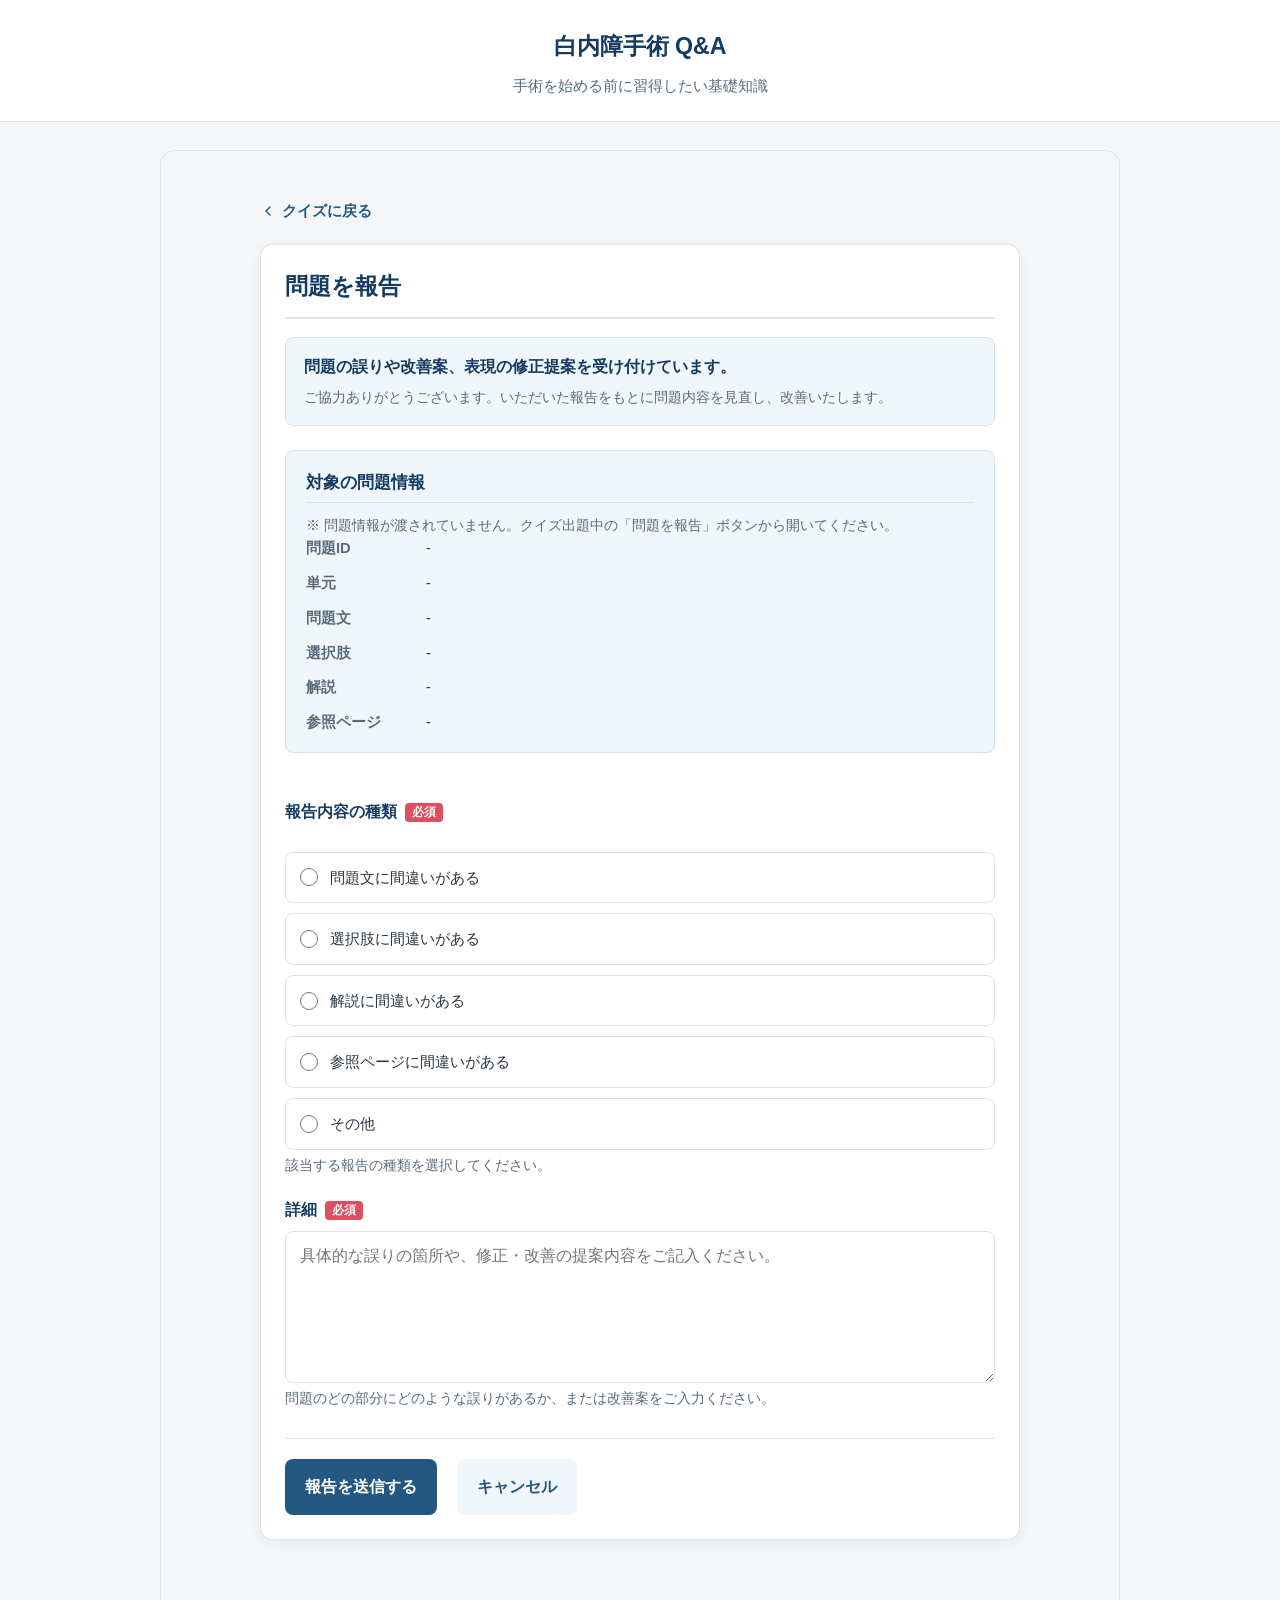
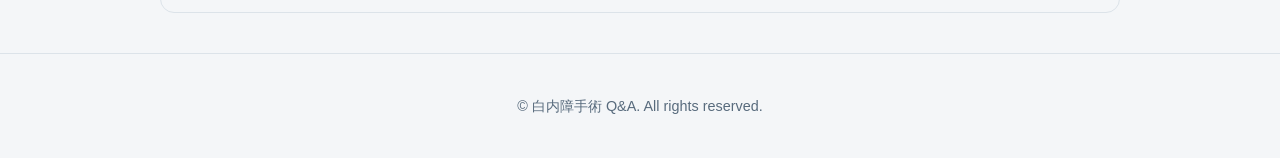
==== report.html @ 21ff75a3 "Modify new question2" ====
<!doctype html>
<html lang="ja">
<head>
  <meta charset="utf-8">
  <meta name="viewport" content="width=device-width, initial-scale=1">
  <meta name="theme-color" content="#245880">
  <title>問題を報告｜白内障手術 Q&amp;A</title>
  <link rel="manifest" href="manifest.webmanifest">
  <link rel="icon" type="image/x-icon" href="favicon.ico?v=28">
  <link rel="icon" type="image/png" sizes="32x32" href="images/favicon.png?v=28">
  <link rel="icon" type="image/png" sizes="192x192" href="images/icon-192.png?v=28">
  <link rel="apple-touch-icon" sizes="180x180" href="images/apple-touch-icon.png?v=28">
  <link rel="stylesheet" href="styles.css?v=41">
  <script src="questions.js?v=41" defer></script>
  <script src="report.js?v=41" defer></script>
</head>
<body>
  <header class="site-header compact">
    <div class="container">
      <a class="site-title" href="index.html">白内障手術 Q&amp;A</a>
      <p class="tagline">手術を始める前に習得したい基礎知識</p>
    </div>
  </header>

  <main class="quiz-page">
    <div class="container narrow">
      <nav class="suggest-nav" aria-label="パンくずリスト">
        <a href="index.html" class="suggest-back-link">
          <svg width="16" height="16" viewBox="0 0 24 24" fill="none" stroke="currentColor" stroke-width="2" stroke-linecap="round" stroke-linejoin="round" aria-hidden="true">
            <polyline points="15 18 9 12 15 6"></polyline>
          </svg>
          <span>クイズに戻る</span>
        </a>
      </nav>

      <section id="report-card" class="quiz-card suggest-card" aria-labelledby="report-heading">
        <h1 id="report-heading" class="suggest-title">問題を報告</h1>

        <div class="suggest-intro">
          <p class="suggest-lead">問題の誤りや改善案、表現の修正提案を受け付けています。</p>
          <p class="suggest-note">ご協力ありがとうございます。いただいた報告をもとに問題内容を見直し、改善いたします。</p>
        </div>

        <section id="report-target-box" class="report-target-box" aria-labelledby="report-target-heading">
          <h2 id="report-target-heading" class="report-target-heading">対象の問題情報</h2>
          <div id="report-no-target" class="report-no-target" hidden>
            <p>※ 問題情報が渡されていません。クイズ出題中の「問題を報告」ボタンから開いてください。</p>
          </div>
          <dl id="report-target-dl" class="report-target-dl">
            <div class="report-target-row">
              <dt>問題ID</dt>
              <dd id="report-target-id">-</dd>
            </div>
            <div class="report-target-row">
              <dt>単元</dt>
              <dd id="report-target-chapter">-</dd>
            </div>
            <div class="report-target-row">
              <dt>問題文</dt>
              <dd id="report-target-question" class="report-target-content">-</dd>
            </div>
            <div class="report-target-row">
              <dt>選択肢</dt>
              <dd id="report-target-choices" class="report-target-content">-</dd>
            </div>
            <div class="report-target-row">
              <dt>解説</dt>
              <dd id="report-target-feedback" class="report-target-content">-</dd>
            </div>
            <div class="report-target-row">
              <dt>参照ページ</dt>
              <dd id="report-target-source">-</dd>
            </div>
          </dl>
        </section>

        <form id="report-form" class="suggest-form" novalidate>
          <div id="report-form-error" class="suggest-form-error" role="alert" aria-live="polite" hidden></div>

          <fieldset class="form-group form-radiogroup" aria-describedby="report-type-help">
            <legend class="form-label">
              報告内容の種類
              <span class="badge badge-required">必須</span>
            </legend>
            <div class="report-radio-options" id="report-type-options">
              <label class="report-radio-option">
                <input type="radio" name="type" value="問題文に間違いがある" required>
                <span>問題文に間違いがある</span>
              </label>
              <label class="report-radio-option">
                <input type="radio" name="type" value="選択肢に間違いがある">
                <span>選択肢に間違いがある</span>
              </label>
              <label class="report-radio-option">
                <input type="radio" name="type" value="解説に間違いがある">
                <span>解説に間違いがある</span>
              </label>
              <label class="report-radio-option">
                <input type="radio" name="type" value="参照ページに間違いがある">
                <span>参照ページに間違いがある</span>
              </label>
              <label class="report-radio-option">
                <input type="radio" name="type" value="その他">
                <span>その他</span>
              </label>
            </div>
            <p id="report-type-help" class="form-help">該当する報告の種類を選択してください。</p>
          </fieldset>

          <div class="form-group">
            <label for="report-details" class="form-label">
              詳細
              <span class="badge badge-required">必須</span>
            </label>
            <textarea id="report-details" name="details" class="form-control" rows="5" placeholder="具体的な誤りの箇所や、修正・改善の提案内容をご記入ください。" required aria-describedby="report-details-help"></textarea>
            <p id="report-details-help" class="form-help">問題のどの部分にどのような誤りがあるか、または改善案をご入力ください。</p>
          </div>

          <div class="suggest-actions">
            <button type="submit" id="report-submit-btn" class="button">報告を送信する</button>
            <a href="index.html" class="button secondary">キャンセル</a>
          </div>
        </form>

        <div id="report-success-view" class="suggest-success-view" hidden>
          <div class="suggest-success-icon" aria-hidden="true">✓</div>
          <h2 class="suggest-success-title">問題を報告しました</h2>
          <p class="suggest-success-desc">
            ご報告ありがとうございます！<br>
            内容を確認し、問題の品質向上に役立たせていただきます。
          </p>

          <div class="suggest-preview-card">
            <h3 class="suggest-preview-heading">報告内容の確認</h3>
            <dl class="suggest-preview-list">
              <div class="suggest-preview-row">
                <dt>対象問題ID</dt>
                <dd id="preview-report-id">-</dd>
              </div>
              <div class="suggest-preview-row">
                <dt>報告の種類</dt>
                <dd id="preview-report-type">-</dd>
              </div>
              <div class="suggest-preview-row">
                <dt>詳細</dt>
                <dd id="preview-report-details">-</dd>
              </div>
            </dl>
          </div>

          <div class="suggest-actions suggest-success-actions">
            <a href="index.html" class="button">クイズに戻る</a>
            <button type="button" id="report-again-btn" class="button secondary">内容を修正する</button>
          </div>
        </div>
      </section>
    </div>
  </main>

  <footer class="site-footer">
    <div class="container">
      <p>© 白内障手術 Q&amp;A. All rights reserved.</p>
    </div>
  </footer>
</body>
</html>
---- styles.css ----
/* code-yomereba-ii/assets/styles.css と quiz.css の確認テスト用スタイルを移植。 */
* {
  box-sizing: border-box;
}

:root {
  --bg: #f4f6f8;
  --surface: #ffffff;
  --text: #293541;
  --muted: #586b7d;
  --line: #dce3e9;
  --accent: #245880;
  --accent-dark: #163b60;
  --heading: #163b60;
  --soft-blue: #f0f6fb;
  --soft-green: #edf7ef;
  --soft-yellow: #fff8e3;
}

html {
  scroll-behavior: smooth;
}

body {
  margin: 0;
  font-family: "BIZ UDPGothic", "Noto Sans JP", "Yu Gothic",
    "Hiragino Sans", Meiryo, sans-serif;
  color: var(--text);
  background: var(--bg);
  line-height: 1.95;
  overflow-wrap: anywhere;
}

a {
  color: var(--accent);
  text-underline-offset: 0.2em;
}

a:focus-visible {
  outline: 2px solid var(--accent);
  outline-offset: 4px;
}

main {
  width: min(960px, calc(100% - 48px));
  margin: 28px auto 40px;
  padding: 40px;
  border: 1px solid var(--line);
  border-radius: 14px;
  background: var(--surface);
}

.container {
  width: min(960px, calc(100% - 48px));
  margin: 0 auto;
}

.narrow {
  width: min(760px, 100%);
}

main .container {
  width: 100%;
}

main .narrow {
  max-width: 760px;
}

.site-header {
  border-bottom: 1px solid var(--line);
  background: var(--surface);
  padding: 24px 0 18px;
  text-align: center;
}

.site-header.compact {
  padding-bottom: 20px;
}

.site-brand {
  display: flex;
  align-items: center;
  gap: 14px;
  margin-bottom: 12px;
}

.site-brand-text {
  min-width: 0;
}

.site-title {
  display: inline-block;
  max-width: 100%;
  color: var(--heading);
  text-decoration: none;
  font-size: 1.45rem;
  font-weight: 800;
}

.site-logo {
  display: block;
  height: 66px;
  width: auto;
  flex-shrink: 0;
  object-fit: contain;
}

.tagline {
  margin: 3px 0 0;
  color: var(--muted);
  font-size: 0.92rem;
}

.tagline-extra {
  display: inline;
}

nav {
  display: flex;
  gap: 18px;
  flex-wrap: wrap;
}

nav a {
  text-decoration: none;
  color: var(--text);
  font-size: 0.95rem;
}

.hero {
  padding: 24px 0 40px;
  background: var(--surface);
}

.eyebrow {
  color: var(--accent);
  font-weight: 700;
  letter-spacing: 0.06em;
  font-size: 0.9rem;
}

h1 {
  font-size: clamp(1.8rem, 4vw, 2.65rem);
  line-height: 1.55;
  margin: 14px 0 22px;
  letter-spacing: 0;
}

h1,
h2,
h3 {
  color: var(--heading);
}

.lead,
.article-lead {
  font-size: 1.05rem;
  color: var(--muted);
}

.button {
  display: inline-block;
  margin-top: 18px;
  padding: 12px 20px;
  background: var(--accent);
  color: white;
  border-radius: 8px;
  text-decoration: none;
  font-weight: 700;
}

.button:hover {
  background: var(--accent-dark);
}

.section {
  padding: 32px 0;
}
h2 {
  margin-top: 0;
  font-size: 1.25rem;
  line-height: 1.65;
  padding-bottom: 8px;
  border-bottom: 1px solid var(--line);
}
.site-footer,
footer {
  border-top: 1px solid var(--line);
  padding: 24px 0;
  color: var(--muted);
  font-size: 0.9rem;
  text-align: center;
}

@media (max-width: 760px) {
  .site-logo {
    height: 52px;
  }

  .site-brand {
    gap: 12px;
  }

  .container {
    width: calc(100% - 32px);
  }

  main,
  .article {
    width: calc(100% - 24px);
    margin: 16px auto 24px;
    padding: 24px 20px;
    border-radius: 12px;
  }

  .hero {
    padding: 8px 0 24px;
  }

  .cards {
    grid-template-columns: 1fr;
  }

  nav {
    gap: 12px;
  }

  .section {
    padding: 24px 0;
  }

  .term-note,
  .key-point,
  blockquote {
    padding: 16px;
  }

  pre {
    padding: 14px;
  }
}

.quiz-page { background: var(--bg); }
.quiz-card {
  padding: 24px;
  border: 1px solid var(--line);
  border-radius: 12px;
  background: var(--surface);
  box-shadow: 0 3px 12px rgb(22 59 96 / 6%);
}
.quiz-progress { margin-top: 0; color: var(--muted); }
#mastery-progress {
  margin: 0 0 6px;
  font-weight: 700;
  color: var(--heading);
}
.overall-progress-track {
  width: 100%;
  height: 8px;
  background: #d8e2ea;
  border-radius: 9999px;
  overflow: hidden;
  margin: 0 0 20px;
}
.overall-progress-fill {
  height: 100%;
  width: 0%;
  background: var(--accent);
  border-radius: inherit;
  transition: width 0.3s ease;
}
.quiz-card h2 { margin-top: 0; }
#quiz-question,
.quiz-card h2[tabindex="-1"],
.quiz-feedback[tabindex="-1"] {
  outline: none;
  box-shadow: none;
}
#quiz-question:focus,
#quiz-question:focus-visible,
.quiz-card h2[tabindex="-1"]:focus,
.quiz-card h2[tabindex="-1"]:focus-visible,
.quiz-feedback[tabindex="-1"]:focus,
.quiz-feedback[tabindex="-1"]:focus-visible {
  outline: none;
  box-shadow: none;
}
.quiz-card pre { white-space: pre-wrap; overflow-wrap: anywhere; }
.quiz-table-container {
  width: 100%;
  overflow-x: auto;
  -webkit-overflow-scrolling: touch;
  margin: 18px 0 22px;
  border: 1px solid var(--line);
  border-radius: 8px;
  background: var(--surface);
  box-shadow: 0 1px 3px rgba(0, 0, 0, 0.04);
}
.quiz-table {
  width: 100%;
  min-width: 580px;
  border-collapse: collapse;
  font-size: 0.92rem;
  line-height: 1.55;
  text-align: left;
}
.quiz-table th,
.quiz-table td {
  padding: 10px 12px;
  border: 1px solid var(--line);
  vertical-align: middle;
}
.quiz-table th {
  background: var(--soft-blue);
  color: var(--heading);
  font-weight: 700;
  text-align: center;
  white-space: nowrap;
}
.quiz-table tbody tr:nth-child(even) {
  background: rgba(244, 246, 248, 0.45);
}
.quiz-table td.quiz-table-blank-cell {
  text-align: center;
}
.quiz-table-blank {
  display: inline-flex;
  align-items: center;
  justify-content: center;
  font-weight: 700;
  font-size: 1.12em;
  color: var(--heading);
  background: var(--soft-blue);
  border: 1.5px solid var(--accent);
  border-radius: 4px;
  min-width: 30px;
  height: 28px;
  padding: 0 4px;
  box-sizing: border-box;
}
.quiz-card fieldset { min-width: 0; padding: 0; margin: 20px 0 0; border: 0; }
.quiz-card legend { margin-bottom: 10px; font-weight: 700; }
.quiz-options { display: grid; gap: 12px; }
.quiz-option {
  display: flex;
  align-items: baseline;
  gap: 12px;
  min-height: 48px;
  padding: 12px 16px;
  border: 1px solid var(--line);
  border-radius: 8px;
  cursor: pointer;
  position: relative;
  transition: border-color 0.15s, background-color 0.15s;
}
.quiz-option:has(input:checked) { border-color: var(--accent); background: var(--soft-blue); }
.quiz-option:has(input:focus-visible) { outline: 2px solid var(--accent); outline-offset: 3px; }
.quiz-option input { flex-shrink: 0; accent-color: var(--accent); }
.quiz-card fieldset:disabled .quiz-option { cursor: default; }
.quiz-option-text { flex: 1; }
.quiz-option-content {
  flex: 1;
  display: flex;
  flex-direction: column;
  gap: 8px;
  min-width: 0;
}
.quiz-option-image {
  display: block;
  max-width: 100%;
  width: auto;
  max-height: 260px;
  object-fit: contain;
  border-radius: 6px;
  border: 1px solid var(--line);
  background: #ffffff;
}
.quiz-option-has-image {
  align-items: flex-start;
  padding: 14px 16px;
}
.quiz-option-has-image .quiz-option-text {
  font-weight: 700;
  font-size: 1.05rem;
}
.quiz-option-status {
  font-size: 0.85rem;
  font-weight: 700;
  padding: 3px 8px;
  border-radius: 4px;
  white-space: nowrap;
  margin-left: auto;
  align-self: center;
}
.quiz-badge-correct {
  background: #d4edda;
  color: #155724;
}
.quiz-badge-missed {
  background: #fff3cd;
  color: #856404;
  border: 1px dashed #ffeeba;
}
.quiz-badge-incorrect {
  background: #f8d7da;
  color: #721c24;
}
.quiz-option.is-correct {
  border-color: #28a745 !important;
  background: var(--soft-green) !important;
}
.quiz-option.is-incorrect {
  border-color: #dc3545 !important;
  background: #fff5f5 !important;
}
.quiz-option.is-not-selected {
  opacity: 0.7;
}
.quiz-option-unknown {
  margin-top: 6px;
  border-style: dashed;
}
.quiz-card button { border: 0; font: inherit; font-weight: 700; cursor: pointer; }
.quiz-card button:disabled { opacity: 0.55; cursor: default; }
.quiz-card button:focus-visible { outline: 2px solid var(--accent); outline-offset: 4px; }
.quiz-feedback { margin-top: 24px; padding: 16px; border: 1px solid var(--line); border-radius: 8px; }
.quiz-feedback[data-correct="true"] { background: var(--soft-green); }
.quiz-feedback[data-correct="false"] { background: var(--soft-yellow); }
.quiz-verdict { margin-top: 0; font-size: 1.2rem; font-weight: 700; }
.quiz-feedback > *:first-child,
.quiz-feedback > [hidden] + * {
  margin-top: 0;
}
.quiz-report-wrapper {
  margin-top: 14px;
  padding-top: 10px;
  border-top: 1px dashed rgba(0, 0, 0, 0.12);
  display: flex;
  justify-content: flex-end;
}
.quiz-report-button {
  display: inline-flex;
  align-items: center;
  gap: 5px;
  padding: 4px 10px;
  font: inherit;
  font-size: 0.8rem;
  color: var(--muted);
  background: rgba(255, 255, 255, 0.6);
  border: 1px solid rgba(0, 0, 0, 0.15);
  border-radius: 6px;
  cursor: pointer;
  line-height: 1.4;
  transition: color 0.15s, border-color 0.15s, background-color 0.15s;
}
.quiz-report-button:hover {
  color: var(--text);
  border-color: rgba(0, 0, 0, 0.3);
  background: #ffffff;
}
.quiz-report-button:focus-visible {
  outline: 2px solid var(--accent);
  outline-offset: 2px;
}
.quiz-report-button svg {
  flex-shrink: 0;
}
.quiz-links { display: flex; flex-wrap: wrap; align-items: center; gap: 12px 24px; }
.quiz-links a { display: inline-block; padding: 8px 0; }
.quiz-links .button,
.quiz-links a.button {
  margin-top: 0;
  padding: 12px 20px;
  line-height: normal;
  text-align: center;
}
.quiz-review { display: grid; gap: 16px; }
.quiz-review-card { min-width: 0; }
.quiz-review-card h3 { margin-top: 0; }

/* 修了画面 */
.quiz-completion-card {
  text-align: center;
  padding: 40px 24px;
}
.quiz-completion-title {
  font-size: 1.65rem;
  color: var(--heading);
  margin: 0 0 6px;
  font-weight: 800;
  border-bottom: 0;
  padding-bottom: 0;
}
.quiz-completion-sub {
  font-size: 1.1rem;
  color: var(--muted);
  margin: 0 0 24px;
  font-weight: 700;
}
.quiz-completion-stats {
  background: var(--soft-green);
  border: 1px solid #c3e6cb;
  border-radius: 12px;
  padding: 18px 24px;
  max-width: 320px;
  margin: 0 auto 24px;
}
.quiz-completion-rate {
  font-size: 1.35rem;
  font-weight: 800;
  color: #155724;
  margin: 0 0 4px;
}
.quiz-completion-count {
  font-size: 1.1rem;
  font-weight: 700;
  color: #155724;
  margin: 0;
}
.quiz-completion-date-block {
  margin: 0 auto 24px;
}
.quiz-completion-date-label {
  font-size: 0.95rem;
  color: var(--muted);
  margin: 0 0 4px;
  font-weight: 700;
}
.quiz-completion-date {
  font-size: 1.25rem;
  color: var(--heading);
  font-weight: 800;
  margin: 0;
  letter-spacing: 0.02em;
}
.quiz-completion-error {
  font-size: 0.85rem;
  color: #c0392b;
  margin: 0 auto 20px;
  max-width: 400px;
  line-height: 1.5;
}
.quiz-completion-actions {
  justify-content: center;
}

.quiz-home-nav {
  margin-top: 24px;
  text-align: center;
}
.quiz-home-wrapper {
  position: relative;
  display: inline-flex;
  flex-direction: column;
  align-items: center;
}
.quiz-home-hint {
  position: absolute;
  bottom: calc(100% + 8px);
  left: 50%;
  transform: translateX(-50%) translateY(4px);
  white-space: nowrap;
  background: var(--heading);
  color: #ffffff;
  font-size: 0.82rem;
  font-weight: 700;
  line-height: 1.4;
  padding: 6px 12px;
  border-radius: 6px;
  box-shadow: 0 4px 12px rgba(22, 59, 96, 0.16);
  pointer-events: none;
  z-index: 10;
  opacity: 0;
  transition: opacity 0.3s ease, transform 0.3s ease;
}
.quiz-home-hint::after {
  content: "";
  position: absolute;
  top: 100%;
  left: 50%;
  transform: translateX(-50%);
  border-width: 5px 5px 0 5px;
  border-style: solid;
  border-color: var(--heading) transparent transparent transparent;
}
.quiz-home-hint.is-visible {
  opacity: 1;
  transform: translateX(-50%) translateY(0);
}
.quiz-home-button {
  display: inline-flex;
  align-items: center;
  justify-content: center;
  padding: 8px 16px;
  min-width: 44px;
  min-height: 40px;
  color: var(--muted);
  background: var(--surface);
  border: 1px solid var(--line);
  border-radius: 8px;
  cursor: pointer;
  box-shadow: 0 1px 3px rgb(22 59 96 / 5%);
  transition: color 0.15s, border-color 0.15s, background-color 0.15s;
}
.quiz-home-button:hover {
  color: var(--accent);
  border-color: var(--accent);
  background: var(--soft-blue);
}
.quiz-home-button:focus-visible {
  outline: 2px solid var(--accent);
  outline-offset: 3px;
}
.quiz-home-button svg {
  flex-shrink: 0;
}
.quiz-page [hidden] { display: none; }
@media (max-width: 760px) {
  .quiz-card { padding: 16px; }
  .quiz-option { padding: 12px; }
  .quiz-table-container { margin: 14px 0 18px; }
  .quiz-table { font-size: 0.86rem; }
  .quiz-table th,
  .quiz-table td { padding: 8px 10px; }
}

/* カテゴリ・形式選択UI */
.sr-only {
  position: absolute;
  width: 1px; height: 1px;
  padding: 0; margin: -1px;
  overflow: hidden;
  clip: rect(0,0,0,0);
  white-space: nowrap;
  border: 0;
}
#quiz-setup h2 { margin-top: 0; }
.quiz-filter-legend {
  font-weight: 700;
  font-size: 1rem;
  margin-bottom: 8px;
  color: var(--text);
}
#quiz-category-fieldset { min-width: 0; padding: 0; margin: 0 0 16px; border: 0; }
.quiz-category-list { display: grid; gap: 10px; }
.quiz-cat-option {
  display: flex;
  align-items: center;
  gap: 10px;
  padding: 10px 14px;
  border: 1px solid var(--line);
  border-radius: 8px;
  cursor: pointer;
  user-select: none;
}
.quiz-cat-option:has(input:checked) { border-color: var(--accent); background: var(--soft-blue); }
.quiz-cat-option:has(input:focus-visible) { outline: 2px solid var(--accent); outline-offset: 3px; }
.quiz-cat-option input { flex-shrink: 0; accent-color: var(--accent); }
.quiz-cat-name {
  line-height: 1.5;
  flex: 1;
  min-width: 0;
}
.quiz-cat-progress {
  display: flex;
  align-items: center;
  gap: 10px;
  margin-left: auto;
  flex: 0 0 200px;
  width: 200px;
}
.quiz-cat-count {
  font-size: 0.85rem;
  color: var(--muted);
  white-space: nowrap;
  flex-shrink: 0;
  width: 5rem;
  text-align: right;
  font-variant-numeric: tabular-nums;
}
.quiz-cat-bar-track {
  flex: 1;
  height: 6px;
  background: #d8e2ea;
  border-radius: 9999px;
  overflow: hidden;
  min-width: 30px;
}
.quiz-cat-bar-fill {
  height: 100%;
  width: 0%;
  background: var(--accent);
  border-radius: inherit;
  transition: width 0.3s ease;
}
.quiz-kind-fieldset { min-width: 0; padding: 0; margin: 0 0 16px; border: 0; }
.quiz-kind-list {
  display: grid;
  grid-template-columns: repeat(auto-fit, minmax(160px, 1fr));
  gap: 10px;
}
.quiz-kind-option {
  display: flex;
  align-items: center;
  gap: 10px;
  padding: 10px 14px;
  border: 1px solid var(--line);
  border-radius: 8px;
  cursor: pointer;
  user-select: none;
}
.quiz-kind-option:has(input:checked) { border-color: var(--accent); background: var(--soft-blue); }
.quiz-kind-option:has(input:focus-visible) { outline: 2px solid var(--accent); outline-offset: 3px; }
.quiz-kind-option input { flex-shrink: 0; accent-color: var(--accent); }
.quiz-kind-count {
  margin-left: auto;
  font-size: 0.85rem;
  color: var(--muted);
  white-space: nowrap;
}
.quiz-kind-count.quiz-cat-completed {
  color: var(--accent);
  font-weight: 700;
}
.quiz-pool-info {
  margin: 0 0 16px;
  font-weight: 700;
  color: var(--accent);
}
.quiz-category-error {
  margin: 0 0 16px;
  color: #c0392b;
  font-weight: 700;
}
.quiz-cat-count.quiz-cat-completed {
  color: var(--accent);
  font-weight: 700;
}
.quiz-include-solved-wrapper {
  margin: 16px 0;
}
.quiz-include-solved-label {
  display: inline-flex;
  align-items: center;
  gap: 8px;
  cursor: pointer;
  user-select: none;
  font-weight: 500;
  font-size: 0.95rem;
}
.quiz-include-solved-label input {
  accent-color: var(--accent);
  width: 16px;
  height: 16px;
  cursor: pointer;
}
.quiz-all-solved-message {
  margin: 0 0 16px;
  padding: 12px 16px;
  background: var(--soft-green);
  border: 1px solid var(--line);
  border-radius: 8px;
}
.quiz-all-solved-text {
  margin: 0 0 4px;
  font-weight: 700;
  color: var(--accent-dark);
}
.quiz-all-solved-hint {
  margin: 0;
  font-size: 0.9rem;
  color: var(--muted);
}

.quiz-card .secondary { background: var(--soft-blue); color: var(--accent); }
.quiz-card .secondary:hover { background: #e2edf6; }
.quiz-cat-option:has(input:disabled) { color: var(--muted); cursor: default; }
.quiz-feedback[data-verdict="unknown"] { background: var(--soft-blue); }
[hidden] { display: none !important; }
@media (max-width: 600px) {
  .quiz-cat-option {
    display: grid;
    grid-template-columns: auto 1fr;
    grid-template-areas:
      "check title"
      ". progress";
    align-items: start;
    gap: 6px 10px;
  }

  .quiz-cat-option input {
    grid-area: check;
    margin-top: 4px;
  }

  .quiz-cat-name {
    grid-area: title;
  }

  .quiz-cat-progress {
    grid-area: progress;
    display: flex;
    align-items: center;
    gap: 10px;
    width: 100%;
    max-width: none;
    min-width: 0;
    margin-left: 0;
    margin-top: 2px;
  }

  .quiz-cat-count {
    width: 3.8rem;
    flex-shrink: 0;
    text-align: right;
    margin-left: 0;
  }

  .quiz-links {
    justify-content: center;
  }

  #quiz-setup .quiz-links {
    flex-direction: column;
    align-items: center;
    gap: 12px;
  }
}
@media (prefers-reduced-motion: reduce) { html { scroll-behavior: auto; } }

/* カスタム確認モーダル（常にサイト全体に合わせたライト基調表示） */
dialog:not([open]) {
  display: none !important;
}

.quiz-modal {
  position: fixed;
  top: 50%;
  left: 50%;
  transform: translate(-50%, -50%);
  margin: 0;
  padding: 0;
  width: min(calc(100vw - 32px), 460px);
  max-width: calc(100vw - 32px);
  border: 1px solid var(--line);
  border-radius: 12px;
  background: #ffffff;
  color: var(--text);
  box-shadow: 0 16px 36px rgba(0, 0, 0, 0.16), 0 2px 6px rgba(0, 0, 0, 0.06);
  z-index: 1000;
  box-sizing: border-box;
}

.quiz-modal::backdrop {
  background: rgba(15, 23, 42, 0.45);
  backdrop-filter: blur(2px);
}

.quiz-modal-inner {
  padding: 24px;
}

.quiz-modal-title {
  margin: 0 0 12px;
  font-size: 1.25rem;
  font-weight: 700;
  line-height: 1.5;
  color: var(--heading);
  border-bottom: none;
  padding-bottom: 0;
}

.quiz-modal-desc {
  margin: 0 0 24px;
  font-size: 0.95rem;
  line-height: 1.75;
  color: var(--text);
}

.quiz-modal-actions {
  display: flex;
  justify-content: flex-end;
  gap: 12px;
}

.quiz-modal-actions .button {
  margin-top: 0;
  cursor: pointer;
  border: 1px solid transparent;
  min-height: 44px;
  display: inline-flex;
  align-items: center;
  justify-content: center;
  padding: 10px 18px;
  font-size: 0.95rem;
  font-weight: 700;
  border-radius: 8px;
  text-decoration: none;
}

/* トップへ戻る：既存サイトの青系ボタン＋白文字 */
.quiz-modal-actions .button:not(.secondary) {
  background: var(--accent);
  color: #ffffff;
  border-color: transparent;
}

.quiz-modal-actions .button:not(.secondary):hover {
  background: var(--accent-dark);
}

/* キャンセル：白〜薄いグレー背景＋濃色文字 */
.quiz-modal-actions .button.secondary {
  background: #f4f6f8;
  color: var(--text);
  border: 1px solid var(--line);
}

.quiz-modal-actions .button.secondary:hover {
  background: #e5ebf1;
}

@media (max-width: 480px) {
  .quiz-modal-inner {
    padding: 20px 16px;
  }
  .quiz-modal-actions {
    display: grid;
    grid-template-columns: 1fr 1fr;
    gap: 10px;
  }
  .quiz-modal-actions .button {
    width: 100%;
    padding: 10px 12px;
  }
}

/* 問題提案ページ (suggest.html) */
.suggest-nav {
  margin-bottom: 12px;
}
.suggest-back-link {
  display: inline-flex;
  align-items: center;
  gap: 6px;
  font-size: 0.92rem;
  font-weight: 700;
  color: var(--accent);
  text-decoration: none;
  padding: 6px 0;
  transition: color 0.15s;
}
.suggest-back-link:hover {
  color: var(--accent-dark);
  text-decoration: underline;
}
.suggest-back-link svg {
  flex-shrink: 0;
}

.suggest-card {
  margin-bottom: 32px;
}
.suggest-title {
  margin-top: 0;
  margin-bottom: 18px;
  font-size: 1.45rem;
  font-weight: 800;
  color: var(--heading);
  border-bottom: 2px solid var(--line);
  padding-bottom: 12px;
}

.suggest-intro {
  background: var(--soft-blue);
  border: 1px solid #d4e4f2;
  border-radius: 8px;
  padding: 16px 18px;
  margin-bottom: 24px;
}
.suggest-lead {
  margin: 0 0 8px;
  font-size: 1rem;
  font-weight: 700;
  color: var(--heading);
  line-height: 1.6;
}
.suggest-sub {
  margin: 0 0 8px;
  font-size: 0.95rem;
  color: var(--text);
  line-height: 1.6;
}
.suggest-note {
  margin: 0;
  font-size: 0.9rem;
  color: var(--muted);
  line-height: 1.5;
}

.suggest-form {
  display: grid;
  gap: 20px;
}
.suggest-form-error {
  padding: 12px 16px;
  border-radius: 8px;
  background: #fde8e8;
  border: 1px solid #f8b4b4;
  color: #9b1c1c;
  font-size: 0.92rem;
  font-weight: 700;
  line-height: 1.5;
}

.form-group {
  display: flex;
  flex-direction: column;
  gap: 6px;
}
.form-label {
  display: flex;
  align-items: center;
  gap: 8px;
  font-weight: 700;
  font-size: 0.98rem;
  color: var(--heading);
}
.badge {
  display: inline-block;
  font-size: 0.72rem;
  font-weight: 700;
  padding: 2px 7px;
  border-radius: 4px;
  line-height: 1.3;
}
.badge-required {
  background: #e04f5f;
  color: #ffffff;
}
.badge-optional {
  background: #e5ebf1;
  color: var(--muted);
}

.form-control {
  display: block;
  width: 100%;
  padding: 11px 14px;
  font: inherit;
  font-size: 1rem;
  color: var(--text);
  background: #ffffff;
  border: 1px solid var(--line);
  border-radius: 8px;
  line-height: 1.6;
  box-sizing: border-box;
  transition: border-color 0.15s, box-shadow 0.15s;
}
select.form-control {
  cursor: pointer;
  background-color: #ffffff;
}
textarea.form-control {
  resize: vertical;
  min-height: 96px;
  font-family: inherit;
}
.form-control:focus {
  outline: none;
  border-color: var(--accent);
  box-shadow: 0 0 0 3px rgba(36, 88, 128, 0.18);
}
.form-control.is-invalid {
  border-color: #e04f5f;
  background-color: #fffafb;
}
.form-control.is-invalid:focus {
  box-shadow: 0 0 0 3px rgba(224, 79, 95, 0.2);
}
.form-help {
  margin: 0;
  font-size: 0.85rem;
  color: var(--muted);
  line-height: 1.4;
}

.suggest-actions {
  display: flex;
  flex-wrap: wrap;
  align-items: center;
  gap: 12px 20px;
  margin-top: 10px;
  padding-top: 20px;
  border-top: 1px solid var(--line);
}
.suggest-actions .button {
  margin-top: 0;
  cursor: pointer;
}

/* 送信完了・プレビュー表示 */
.suggest-success-view {
  text-align: center;
  padding: 12px 0 8px;
}
.suggest-success-icon {
  display: inline-flex;
  align-items: center;
  justify-content: center;
  width: 56px;
  height: 56px;
  border-radius: 50%;
  background: var(--soft-green);
  color: #28a745;
  font-size: 2rem;
  font-weight: 800;
  margin-bottom: 12px;
  border: 2px solid #b7e4c7;
}
.suggest-success-title {
  margin: 0 0 8px;
  font-size: 1.35rem;
  font-weight: 800;
  color: var(--heading);
  border-bottom: 0;
  padding-bottom: 0;
}
.suggest-success-desc {
  margin: 0 0 24px;
  color: var(--muted);
  font-size: 0.95rem;
  line-height: 1.6;
}
.suggest-preview-card {
  text-align: left;
  background: var(--bg);
  border: 1px solid var(--line);
  border-radius: 10px;
  padding: 20px;
  margin-bottom: 24px;
}
.suggest-preview-heading {
  margin: 0 0 14px;
  font-size: 1.05rem;
  color: var(--heading);
  border-bottom: 1px solid var(--line);
  padding-bottom: 6px;
}
.suggest-preview-list {
  display: grid;
  gap: 12px;
  margin: 0;
}
.suggest-preview-row {
  display: grid;
  grid-template-columns: 120px 1fr;
  gap: 10px;
  font-size: 0.92rem;
  line-height: 1.5;
}
.suggest-preview-row dt {
  font-weight: 700;
  color: var(--muted);
}
.suggest-preview-row dd {
  margin: 0;
  color: var(--text);
  white-space: pre-wrap;
  word-break: break-word;
}
.suggest-success-actions {
  justify-content: center;
}

@media (max-width: 600px) {
  .suggest-card {
    padding: 18px 16px;
  }
  .suggest-preview-row {
    grid-template-columns: 1fr;
    gap: 4px;
  }
  .suggest-actions {
    flex-direction: column;
    align-items: stretch;
  }
  .suggest-actions .button {
    width: 100%;
    text-align: center;
  }
}

/* 問題報告ページ (report.html) */
.report-target-box {
  background: var(--soft-blue);
  border: 1px solid #d4e4f2;
  border-radius: 8px;
  padding: 18px 20px;
  margin-bottom: 24px;
}
.report-target-heading {
  margin: 0 0 12px;
  font-size: 1.05rem;
  font-weight: 700;
  color: var(--heading);
  border-bottom: 1px solid #d4e4f2;
  padding-bottom: 6px;
}
.report-no-target {
  color: var(--muted);
  font-size: 0.9rem;
  line-height: 1.5;
}
.report-no-target p {
  margin: 0;
}
.report-target-dl {
  display: grid;
  gap: 12px;
  margin: 0;
}
.report-target-row {
  display: grid;
  grid-template-columns: 110px 1fr;
  gap: 10px;
  font-size: 0.92rem;
  line-height: 1.55;
}
.report-target-row dt {
  font-weight: 700;
  color: var(--muted);
}
.report-target-row dd {
  margin: 0;
  color: var(--text);
}
.report-target-content {
  white-space: pre-wrap;
  word-break: break-word;
}
@media (max-width: 600px) {
  .report-target-row {
    grid-template-columns: 1fr;
    gap: 3px;
  }
}

/* 報告フォーム ラジオボタン */
.form-radiogroup {
  border: 0;
  padding: 0;
  margin: 0 0 20px;
}
.form-radiogroup legend.form-label {
  padding: 0;
  float: left;
  width: 100%;
}
.report-radio-options {
  display: grid;
  gap: 10px;
  margin-top: 8px;
}
.report-radio-option {
  display: flex;
  align-items: center;
  gap: 12px;
  min-height: 44px;
  padding: 10px 14px;
  border: 1px solid var(--line);
  border-radius: 8px;
  background: #ffffff;
  cursor: pointer;
  font-size: 0.95rem;
  color: var(--text);
  transition: border-color 0.15s, background-color 0.15s;
}
.report-radio-option:hover {
  background: var(--soft-blue);
  border-color: #bcd5ea;
}
.report-radio-option:has(input:checked) {
  border-color: var(--accent);
  background: var(--soft-blue);
  font-weight: 700;
}
.report-radio-option:has(input:focus-visible) {
  outline: 2px solid var(--accent);
  outline-offset: 2px;
}
.report-radio-option input[type="radio"] {
  flex-shrink: 0;
  width: 18px;
  height: 18px;
  accent-color: var(--accent);
  margin: 0;
  cursor: pointer;
}
.report-radio-options.is-invalid .report-radio-option {
  border-color: #e04f5f;
  background-color: #fffafb;
}
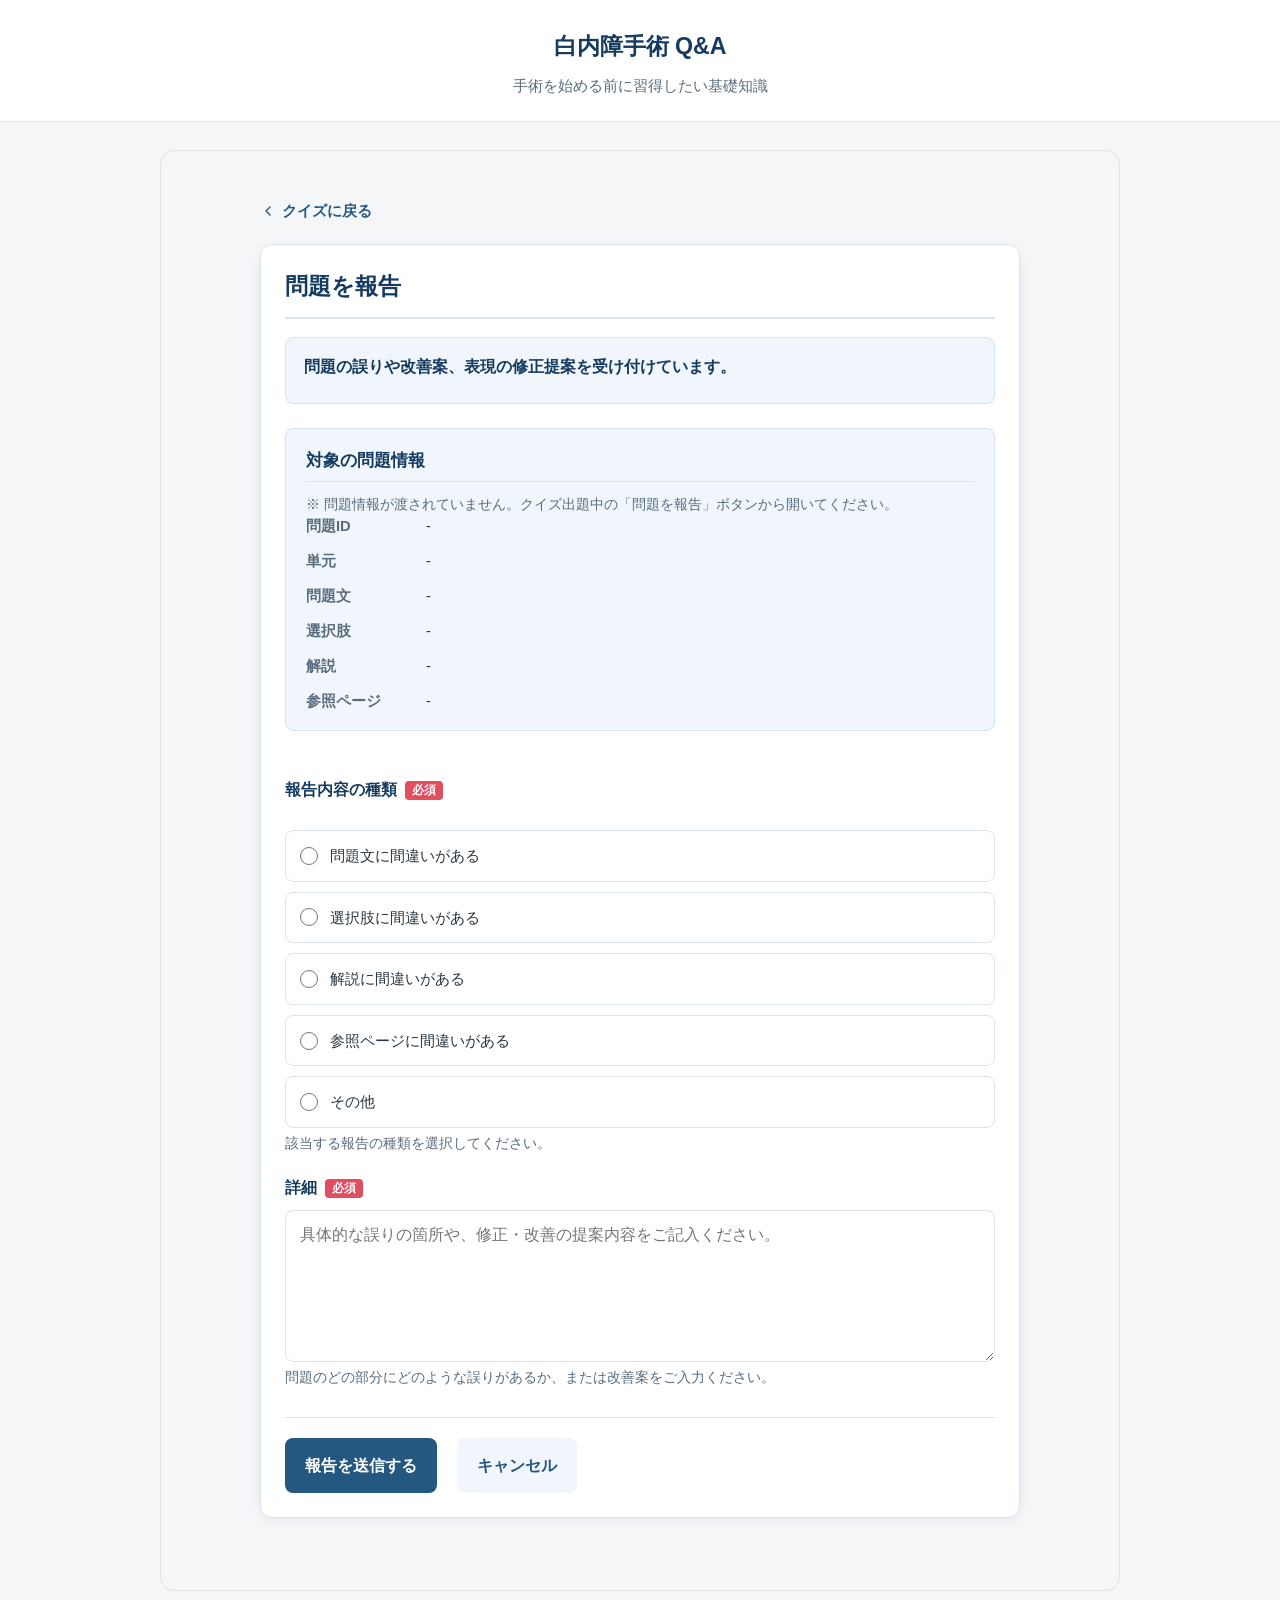
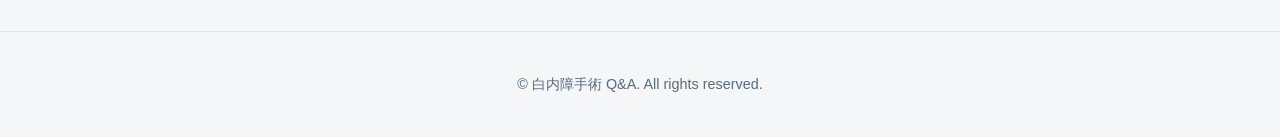
==== commit a144cd97: "Modify question2" ====
--- a/report.html
+++ b/report.html
@@ -38,7 +38,6 @@
 
         <div class="suggest-intro">
           <p class="suggest-lead">問題の誤りや改善案、表現の修正提案を受け付けています。</p>
-          <p class="suggest-note">ご協力ありがとうございます。いただいた報告をもとに問題内容を見直し、改善いたします。</p>
         </div>
 
         <section id="report-target-box" class="report-target-box" aria-labelledby="report-target-heading">
@@ -126,8 +125,7 @@
           <div class="suggest-success-icon" aria-hidden="true">✓</div>
           <h2 class="suggest-success-title">問題を報告しました</h2>
           <p class="suggest-success-desc">
-            ご報告ありがとうございます！<br>
-            内容を確認し、問題の品質向上に役立たせていただきます。
+            ご協力ありがとうございます。いただいた報告をもとに問題内容を見直し、改善に役立たせていただきます。
           </p>
 
           <div class="suggest-preview-card">
